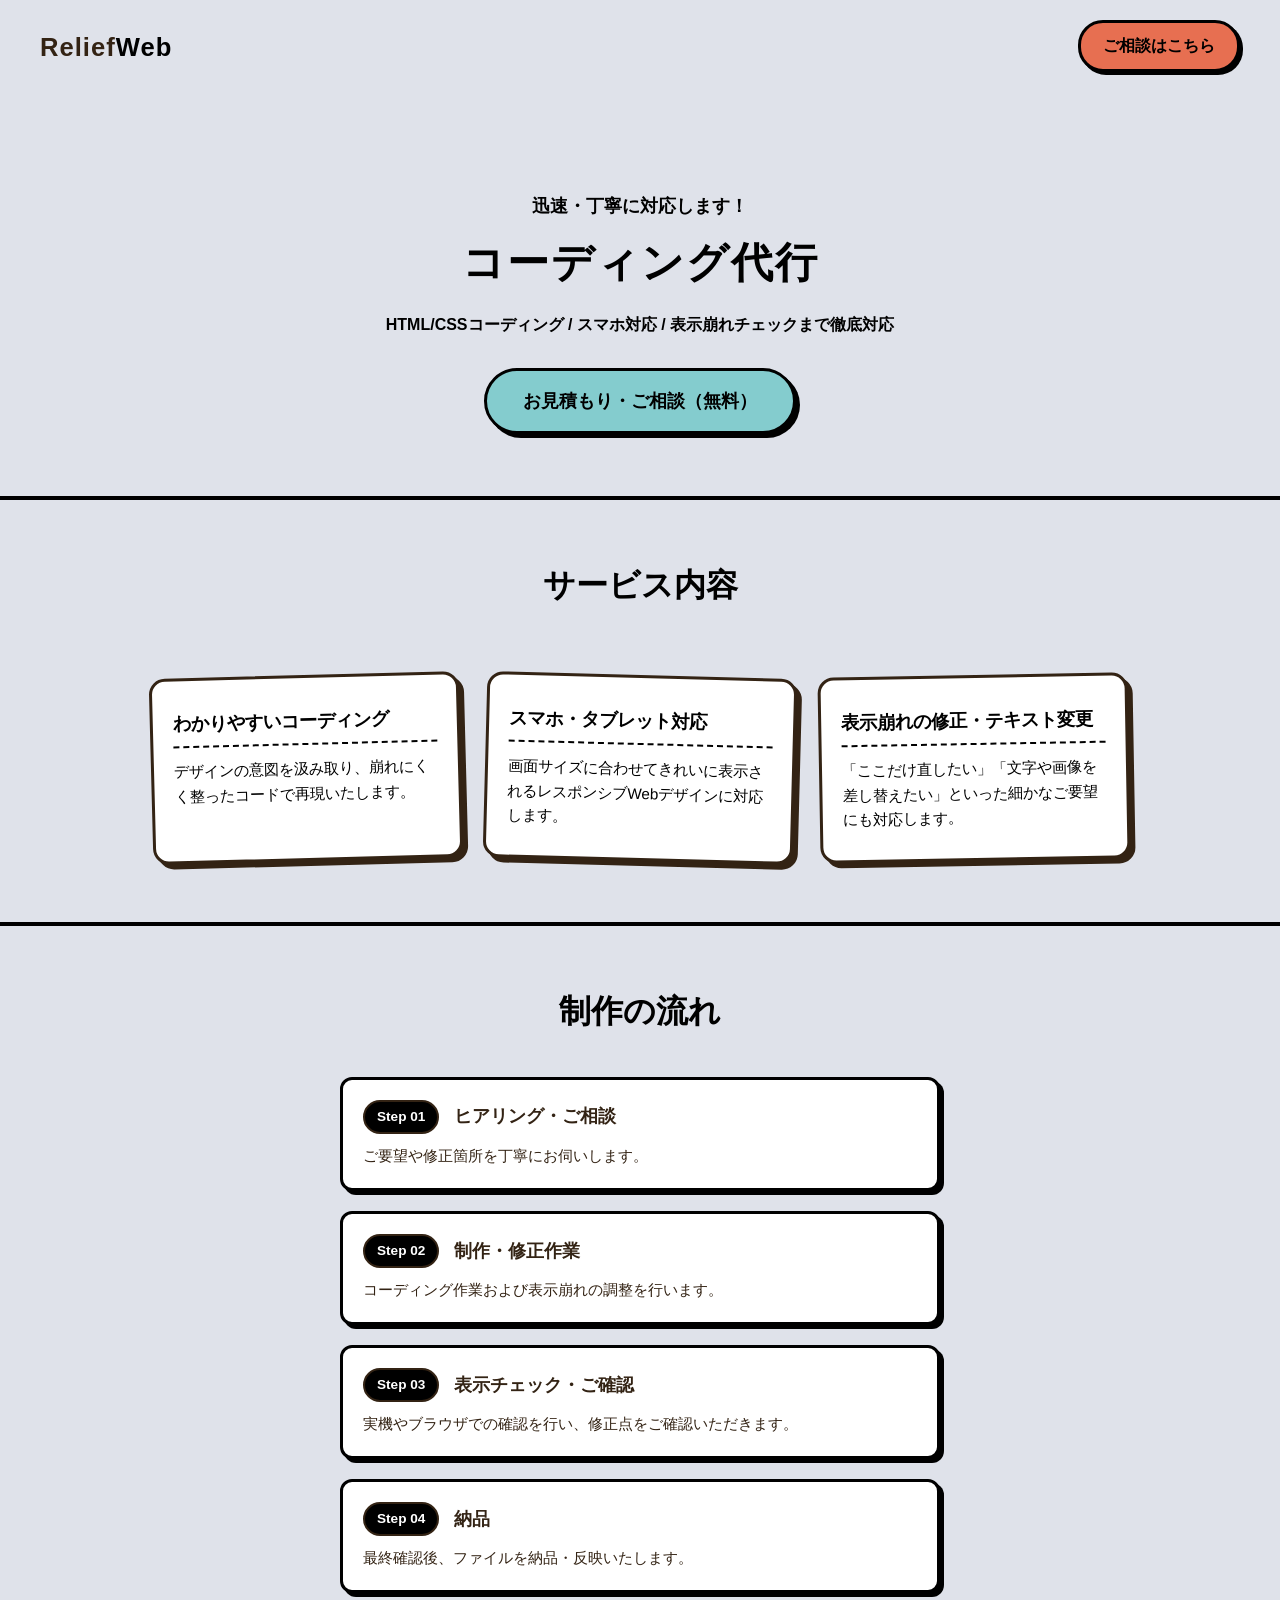
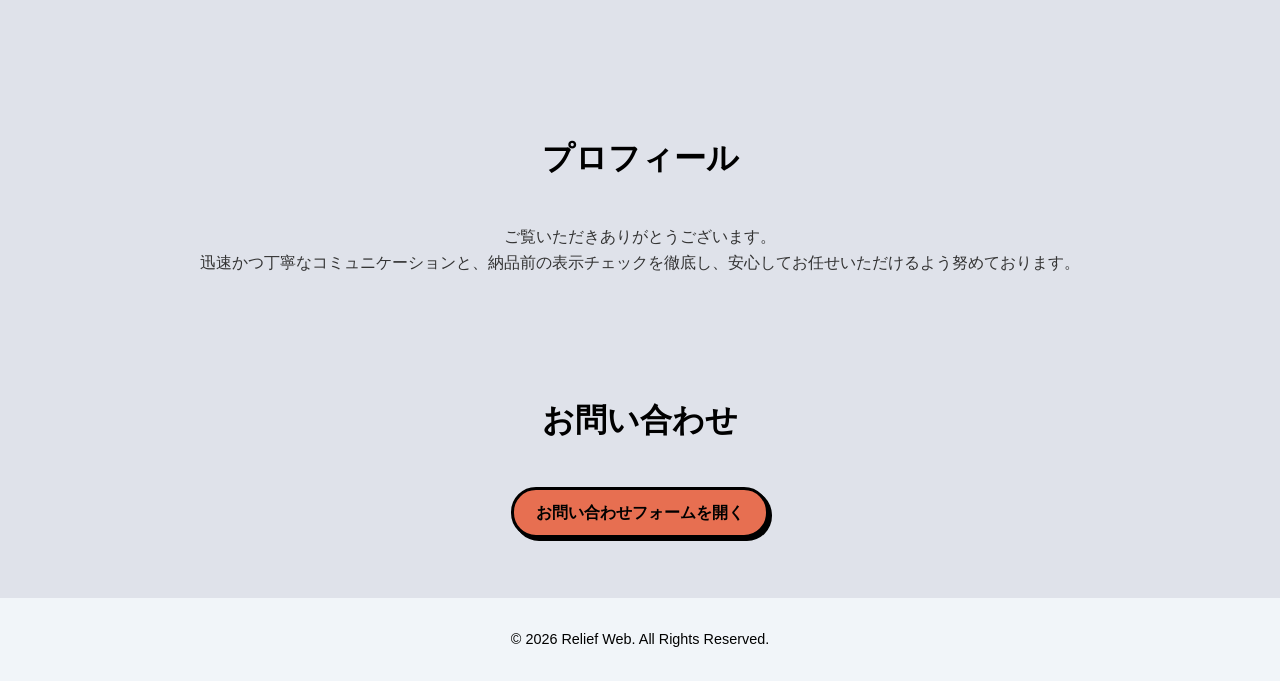
==== lp/index.html @ 7c3993bd "Add files via upload" ====
<!DOCTYPE html>
<html lang="ja">
<head>
<meta charset="UTF-8">
<meta name="viewport" content="width=device-width, initial-scale=1.0">
<title>ホームページ制作 | 迅速・丁寧に対応いたします</title>
<link rel="stylesheet" href="style.css">
</head>
<body>

<!-- 1. ヘッダー -->
<header>
	<h1>
	<a href="#">Relief<span>Web</span></a>
	</h1>
	<a href="#contact"class="btn">ご相談はこちら</a>
</header>

<main>
<!-- 2. メインビジュアル (Hero Section) -->
	<section class="hero">
	<p class="hero-sub">迅速・丁寧に対応します！</p>
	<h2>コーディング代行</h2>
	<p class="hero-text">HTML/CSSコーディング / スマホ対応 / 表示崩れチェックまで徹底対応
	</p>
	<a href="#contact"class="btn-main">お見積もり・ご相談（無料）</a>
	</section>

<!-- 3. サービス内容 (Service Section) -->
	<section id="service">
	<h2>サービス内容</h2>
	<article>
	<h3>わかりやすいコーディング</h3>
	<p>デザインの意図を汲み取り、崩れにくく整ったコードで再現いたします。</p>
	</article>
	<article>
	<h3>スマホ・タブレット対応</h3>
	<p>画面サイズに合わせてきれいに表示されるレスポンシブWebデザインに対応します。</p>
	</article>
	<article>
	<h3>表示崩れの修正・テキスト変更</h3>
	<p>「ここだけ直したい」「文字や画像を差し替えたい」といった細かなご要望にも対応します。</p>
	</article>
	</section>

<!-- 4. 制作の流れ (Flow Section) -->
	<section id="flow">
	<h2>制作の流れ</h2>
	<ol>
		<li>
		<span>Step 01</span>
		<h3>ヒアリング・ご相談</h3>
		<p>ご要望や修正箇所を丁寧にお伺いします。</p>
		</li>
		<li>
		<span>Step 02</span>
		<h3>制作・修正作業</h3>
		<p>コーディング作業および表示崩れの調整を行います。</p>
		</li>
		<li>
		<span>Step 03</span>
		<h3>表示チェック・ご確認</h3>
		<p>実機やブラウザでの確認を行い、修正点をご確認いただきます。</p>
		</li>
		<li>
		<span>Step 04</span>
		<h3>納品</h3>
		<p>最終確認後、ファイルを納品・反映いたします。</p>
		</li>
	</ol>
	</section>

<!-- 5. プロフィール (Profile Section) -->
	<section>
	<h2>プロフィール</h2>
	<p>ご覧いただきありがとうございます。<br>迅速かつ丁寧なコミュニケーションと、納品前の表示チェックを徹底し、安心してお任せいただけるよう努めております。
	</p>
	</section>

<!-- 6. お問い合わせ (Contact Section) -->
<section id="contact">
	<h2>お問い合わせ</h2>
<!-- Googleフォームの埋め込みコード -->
	<a href="https://forms.gle/KdnSxsu2aydY5RtW8" target="_blank" rel="noopener" class="btn">お問い合わせフォームを開く</a></section>
</main>

<!-- フッター -->
<footer>
	<p>&copy; 2026 Relief Web. All Rights Reserved.</p>
</footer>

</body>
</html>
---- lp/style.css ----
/* ==========================================
   1. 基本設定（リセット・ベーススタイル）
   ========================================== */
*{
	box-sizing: border-box;
	margin: 0;
	padding: 0;
}

html{
	scroll-behavior: smooth;
}

body{
	font-family: "Hiragino Maru Gothic ProN", "BIZ UDPGothic", "メイリオ", sans-serif;
	color: #333333;
	line-height: 1.6;
	background-color: #dfe2ea;
	text-align: center;
	overflow-x: hidden;
}

a{
	text-decoration: none;
	color: inherit;
}

/* ==========================================
   2. 共通レイアウト & 見出し・ボタンパーツ
   ========================================== */
section{
	max-width: 1000px;
	margin: 0 auto;
	padding: 60px 20px;
}

h2{
	font-size: 2rem;
	font-weight: 900;
	text-align: center;
	margin-bottom: 40px;
	color: #000000;
}

/* 共通サブボタン */
.btn{
	display: inline-block;
	padding: 10px 22px;
	background-color: #e76f51;
	color: #000000;
	font-weight: bold;
	border: 3px solid #000000;
	border-radius: 25px;
	box-shadow: 3px 3px 0 #000000;
	transition: transform 0.1s;
}

.btn:hover{
	transform: translate(-2px, -2px);
	box-shadow: 5px 5px 0 #000000;
}

/* 共通メインボタン */
.btn-main{
	display: inline-block;
	font-size: 1.1rem;
	font-weight: bold;
	padding: 16px 36px;
	background-color: #84ccce;
	color: #000000;
	border: 3px solid #000000;
	border-radius: 40px;
	box-shadow: 4px 4px 0 #000000;
	transition: transform 0.1s;
	margin-bottom: 50px;
}

.btn-main:hover{
	transform: translate(-2px, -2px);
	box-shadow: 6px 6px 0 #000000;
}

/* ==========================================
   3. ヘッダー (Header)
   ========================================== */
header{
	width: 100%;
	background-color: #dfe2ea;
	padding: 20px 40px;
	display: flex;
	justify-content: space-between;
	align-items: center;
}

header h1 a{
	font-size: 1.6rem;
	font-weight: 900;
	color: #332314;
	letter-spacing: 1px;
}

header h1 a span{
  color: #000000;
}

/* ==========================================
   4. メインビジュアル (Hero Section)
   ========================================== */
.hero{
	background-image: url("images/top.png");
	background-size: 100% 100%;
	background-position: center;
	background-repeat: no-repeat;
	width: 100%;
	max-width: 100% !important;
	margin: 0;
	padding: 100px 20px 12px 20px;
	text-align: center;
}

.hero-sub{
	font-size: 1.1rem;
	font-weight: bold;
	color: #000000;
	margin-bottom: 10px;
}

.hero h2{
	font-size: 2.6rem;
	font-weight: 900;
	color: #000000;
	margin-bottom: 16px;
	text-align: center;
	letter-spacing: 2px;
}

.hero-text{
	font-size: 1rem;
	font-weight: bold;
	color: #000000;
	margin-bottom: 30px;
	line-height: 1.6;
}

/* ==========================================
   5. サービス内容 (#service)
   ========================================== */
#service {
	background-color: #dfe2ea;
	border-top: 4px solid #000000;
	border-bottom: 4px solid #000000;
	width: 100%;
	max-width: 100% !important;
	padding: 60px 20px;
	display: flex;
	flex-wrap: wrap;
	justify-content: center;
	gap: 24px;
}

#service h2{
	width: 100%;
	text-align: center;
	margin-bottom: 40px;
	color: #000000;
}

/* カードデザイン */
#service article{
	flex: 1 1 calc(33.333% - 24px);
	max-width: 310px;
	min-width: 260px;
	background-color: #ffffff;
	padding: 28px 20px;
	border: 3px solid #332314;
	border-radius: 16px;
	box-shadow: 5px 5px 0 #332314;
	text-align: left;
	transition: transform 0.2s;
}

/* カードごとの傾きデザイン */
#service article:nth-child(2){
	transform: rotate(-1.5deg);
}

#service article:nth-child(3){
	transform: rotate(1.5deg);
}

#service article:nth-child(4){
	transform: rotate(-1deg);
}

#service article h3{
	font-size: 1.15rem;
	font-weight: bold;
	color: #000000;
	margin-bottom: 12px;
	padding-bottom: 8px;
	border-bottom: 2px dashed #000000;
}

#service article p {
	font-size: 0.95rem;
	color: #000000;
	line-height: 1.6;
}

/* ==========================================
   6. 制作の流れ (#flow)
   ========================================== */
#flow ol{
	list-style: none;
	padding: 0;
	max-width: 600px;
	margin: 0 auto;
}

#flow li{
	background-color: #ffffff;
	border: 3px solid #000000;
	box-shadow: 4px 4px 0 #000000;
	padding: 20px;
	margin-bottom: 20px;
	border-radius: 12px;
	text-align: left;
}

#flow li span{
	display: inline-block;
	background-color: #000000;
	color: #ffffff;
	font-size: 0.85rem;
	font-weight: bold;
	padding: 4px 12px;
	border: 2px solid #332314;
	border-radius: 20px;
	margin-right: 10px;
}

#flow li h3{
	display: inline-block;
	font-size: 1.1rem;
	color: #332314;
	margin: 0;
	vertical-align: middle;
}

#flow li p{
	font-size: 0.95rem;
	color: #332314;
	margin-top: 10px;
	line-height: 1.6;
}

/* ==========================================
   7. フッター (Footer)
   ========================================== */
footer{
	text-align: center;
	padding: 30px 20px;
	background-color: #f1f5f9;
	font-size: 0.9rem;
	color: #000000;
}

/* ==========================================
   8. スマホ・タブレット向けレスポンシブ (768px以下)
   ========================================== */
@media (max-width: 768px){
	.hero{
		background-size: cover;
		background-position: center bottom;
		padding: 60px 15px 80px 15px;
	}

	.hero h2{
		font-size: 2rem;
	}

	#service article{
		flex: 0 0 100%;
		max-width: 100%;
		transform: none !important;
	}
}
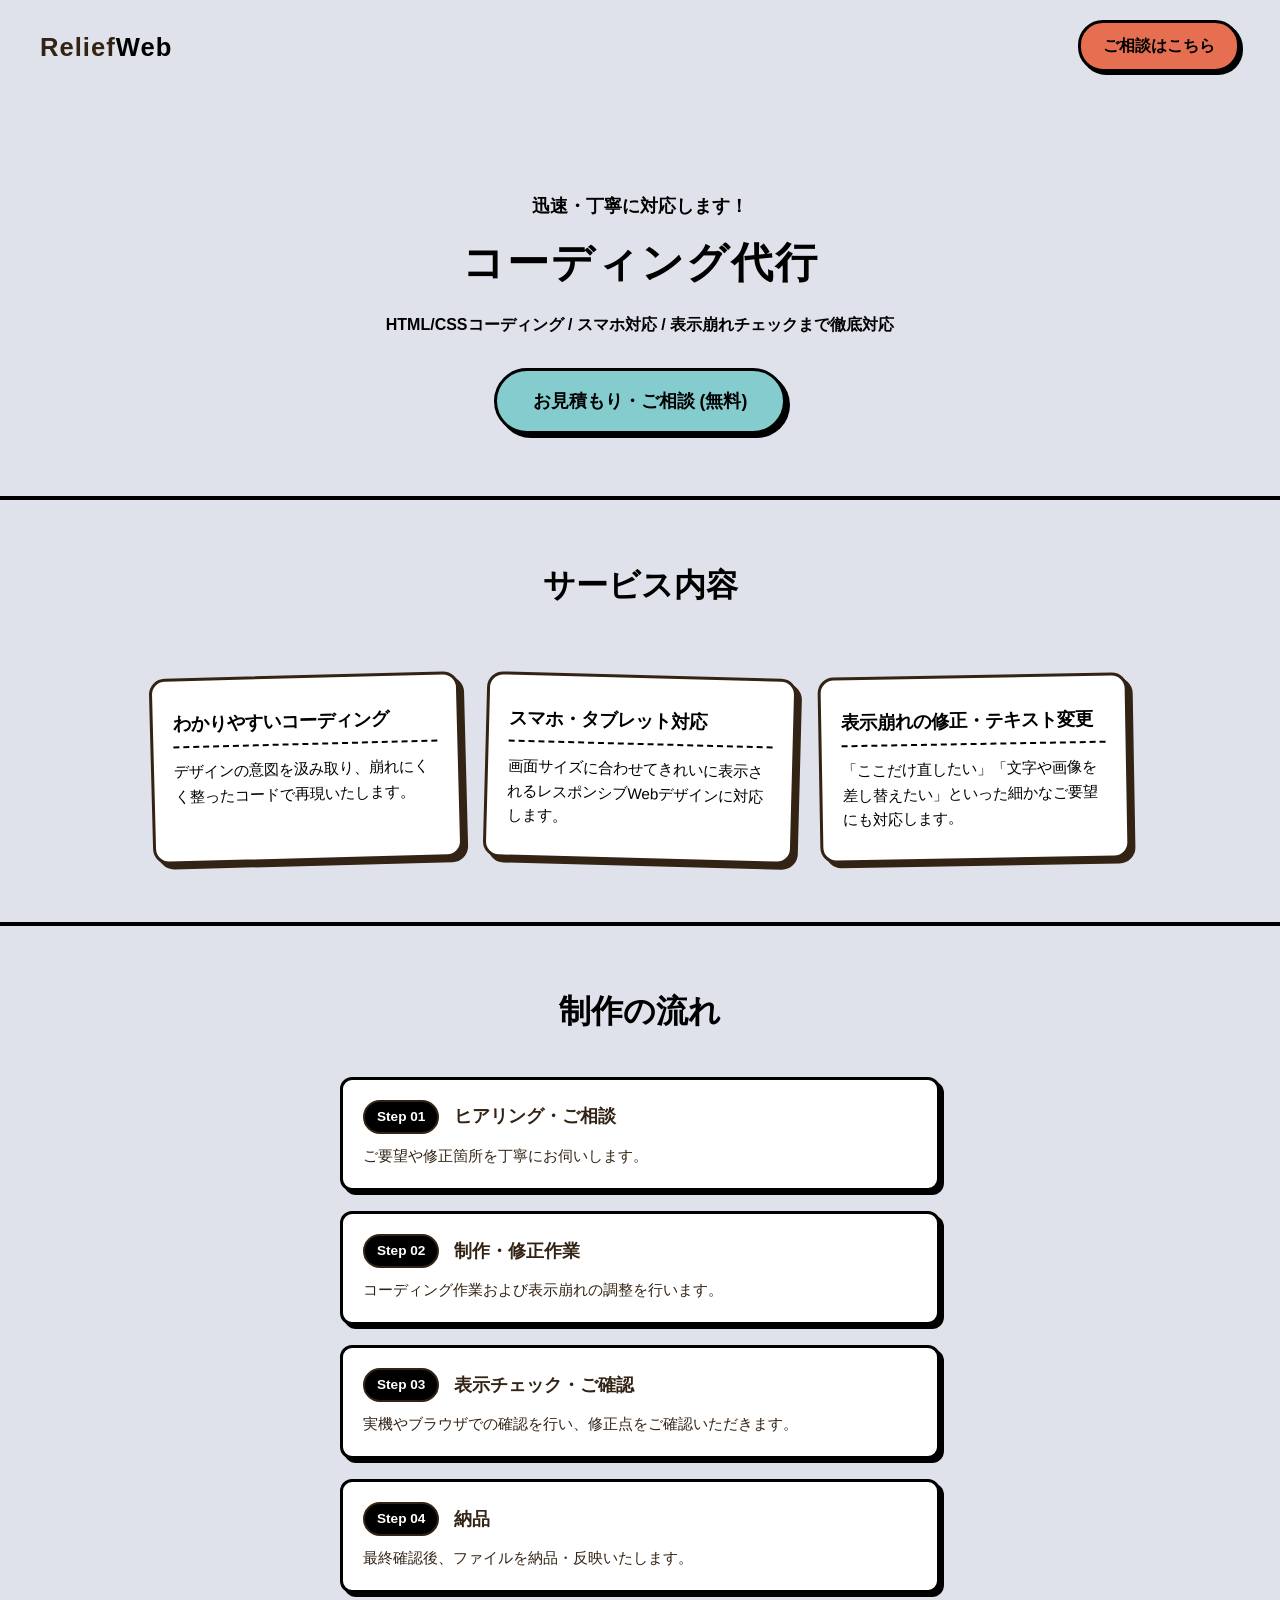
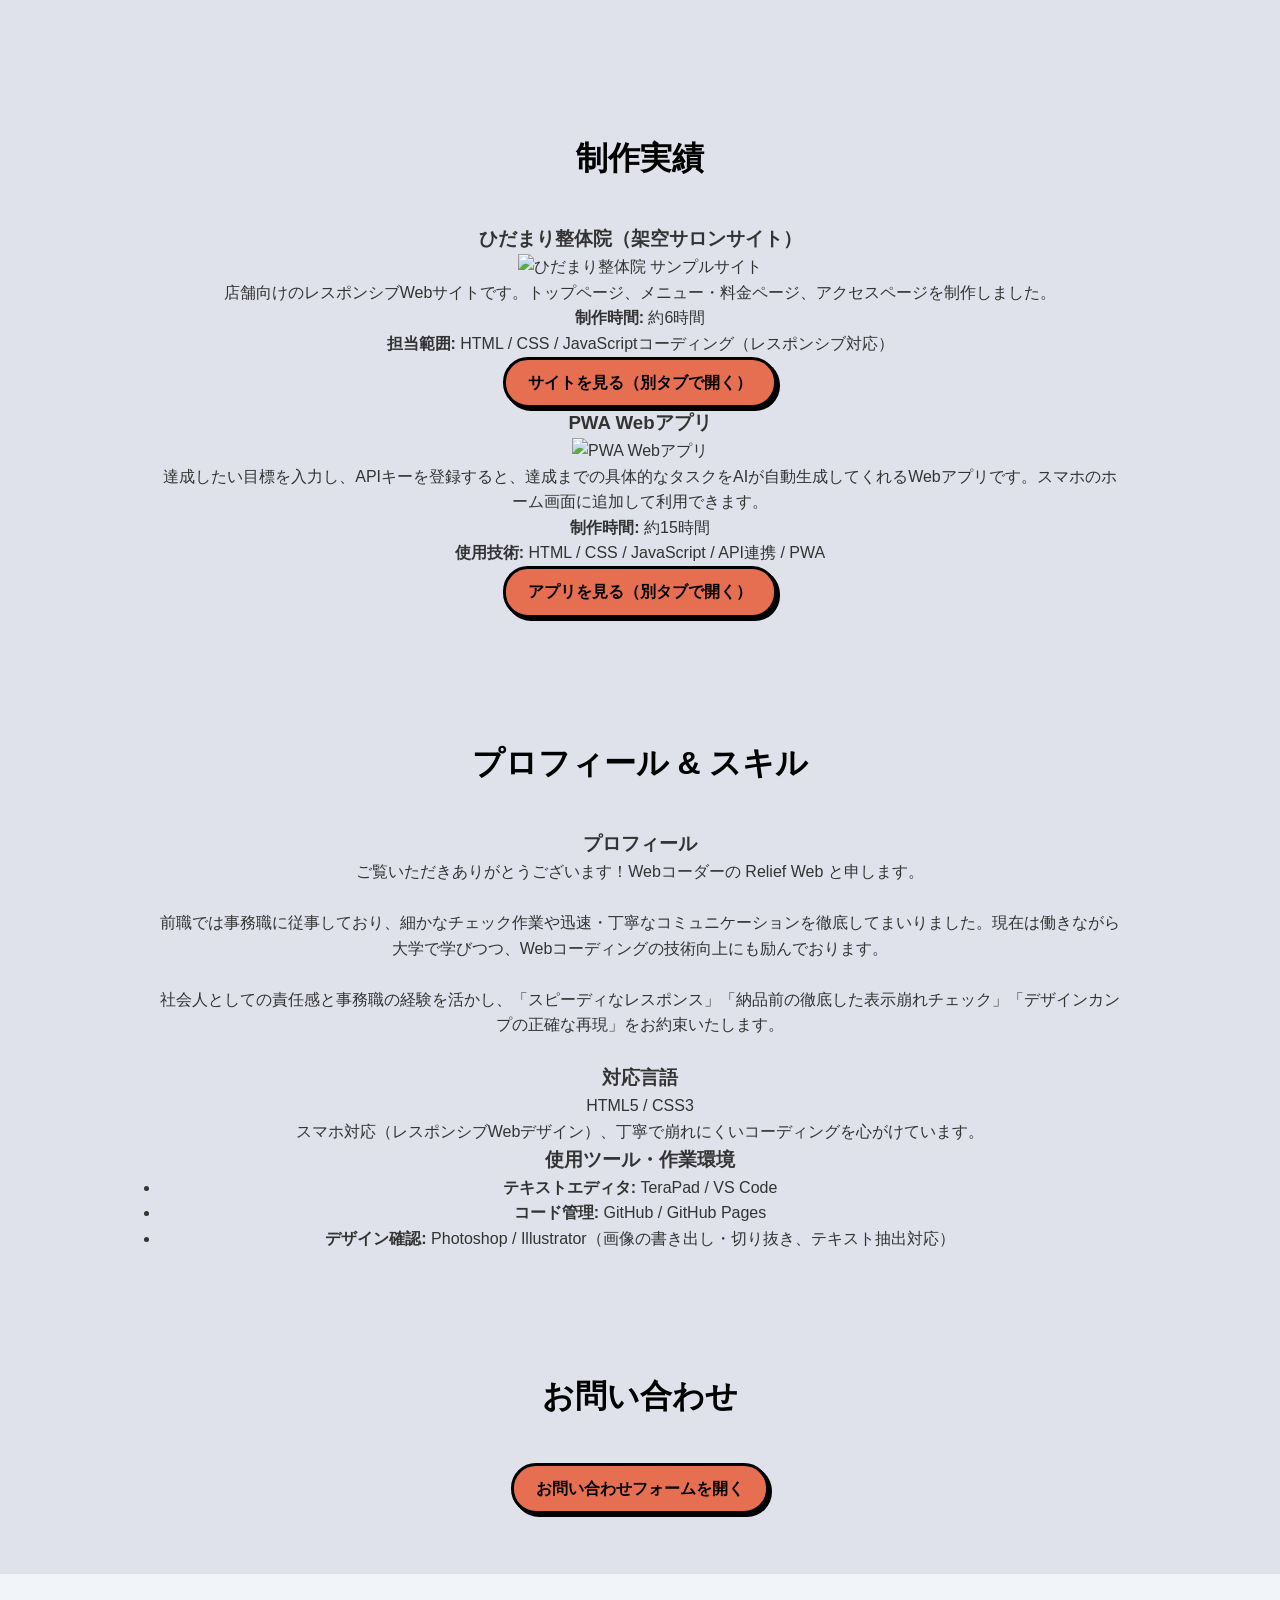
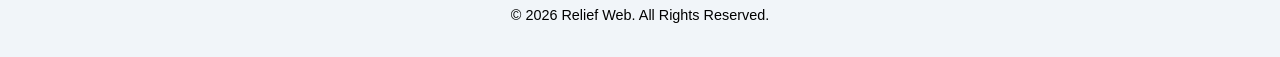
==== commit 35e254f5: "Update index.html" ====
--- a/lp/index.html
+++ b/lp/index.html
@@ -1,93 +1,155 @@
 <!DOCTYPE html>
 <html lang="ja">
 <head>
-<meta charset="UTF-8">
-<meta name="viewport" content="width=device-width, initial-scale=1.0">
-<title>ホームページ制作 | 迅速・丁寧に対応いたします</title>
-<link rel="stylesheet" href="style.css">
+  <meta charset="UTF-8">
+  <meta name="viewport" content="width=device-width, initial-scale=1.0">
+  <title>ReliefWeb | コーディング代行・ホームページ制作</title>
+  <link rel="stylesheet" href="style.css">
 </head>
 <body>
 
-<!-- 1. ヘッダー -->
-<header>
-	<h1>
-	<a href="#">Relief<span>Web</span></a>
-	</h1>
-	<a href="#contact"class="btn">ご相談はこちら</a>
-</header>
+  <!-- 1. ヘッダー -->
+  <header>
+    <h1>
+      <a href="#">Relief<span>Web</span></a>
+    </h1>
+    <a href="#contact" class="btn">ご相談はこちら</a>
+  </header>
 
-<main>
-<!-- 2. メインビジュアル (Hero Section) -->
-	<section class="hero">
-	<p class="hero-sub">迅速・丁寧に対応します！</p>
-	<h2>コーディング代行</h2>
-	<p class="hero-text">HTML/CSSコーディング / スマホ対応 / 表示崩れチェックまで徹底対応
-	</p>
-	<a href="#contact"class="btn-main">お見積もり・ご相談（無料）</a>
-	</section>
+  <main>
+    <!-- 2. メインビジュアル -->
+    <section class="hero">
+      <p class="hero-sub">迅速・丁寧に対応します！</p>
+      <h2>コーディング代行</h2>
+      <p class="hero-text">HTML/CSSコーディング / スマホ対応 / 表示崩れチェックまで徹底対応</p>
+      <a href="#contact" class="btn-main">お見積もり・ご相談 (無料)</a>
+    </section>
 
-<!-- 3. サービス内容 (Service Section) -->
-	<section id="service">
-	<h2>サービス内容</h2>
-	<article>
-	<h3>わかりやすいコーディング</h3>
-	<p>デザインの意図を汲み取り、崩れにくく整ったコードで再現いたします。</p>
-	</article>
-	<article>
-	<h3>スマホ・タブレット対応</h3>
-	<p>画面サイズに合わせてきれいに表示されるレスポンシブWebデザインに対応します。</p>
-	</article>
-	<article>
-	<h3>表示崩れの修正・テキスト変更</h3>
-	<p>「ここだけ直したい」「文字や画像を差し替えたい」といった細かなご要望にも対応します。</p>
-	</article>
-	</section>
+    <!-- 3. サービス内容 -->
+    <section id="service">
+      <h2>サービス内容</h2>
+      <article>
+        <h3>わかりやすいコーディング</h3>
+        <p>デザインの意図を汲み取り、崩れにくく整ったコードで再現いたします。</p>
+      </article>
 
-<!-- 4. 制作の流れ (Flow Section) -->
-	<section id="flow">
-	<h2>制作の流れ</h2>
-	<ol>
-		<li>
-		<span>Step 01</span>
-		<h3>ヒアリング・ご相談</h3>
-		<p>ご要望や修正箇所を丁寧にお伺いします。</p>
-		</li>
-		<li>
-		<span>Step 02</span>
-		<h3>制作・修正作業</h3>
-		<p>コーディング作業および表示崩れの調整を行います。</p>
-		</li>
-		<li>
-		<span>Step 03</span>
-		<h3>表示チェック・ご確認</h3>
-		<p>実機やブラウザでの確認を行い、修正点をご確認いただきます。</p>
-		</li>
-		<li>
-		<span>Step 04</span>
-		<h3>納品</h3>
-		<p>最終確認後、ファイルを納品・反映いたします。</p>
-		</li>
-	</ol>
-	</section>
+      <article>
+        <h3>スマホ・タブレット対応</h3>
+        <p>画面サイズに合わせてきれいに表示されるレスポンシブWebデザインに対応します。</p>
+      </article>
 
-<!-- 5. プロフィール (Profile Section) -->
-	<section>
-	<h2>プロフィール</h2>
-	<p>ご覧いただきありがとうございます。<br>迅速かつ丁寧なコミュニケーションと、納品前の表示チェックを徹底し、安心してお任せいただけるよう努めております。
-	</p>
-	</section>
+      <article>
+        <h3>表示崩れの修正・テキスト変更</h3>
+        <p>「ここだけ直したい」「文字や画像を差し替えたい」といった細かなご要望にも対応します。</p>
+      </article>
+    </section>
 
-<!-- 6. お問い合わせ (Contact Section) -->
-<section id="contact">
-	<h2>お問い合わせ</h2>
-<!-- Googleフォームの埋め込みコード -->
-	<a href="https://forms.gle/KdnSxsu2aydY5RtW8" target="_blank" rel="noopener" class="btn">お問い合わせフォームを開く</a></section>
-</main>
+    <!-- 4. 制作の流れ -->
+    <section id="flow">
+      <h2>制作の流れ</h2>
+      <ol>
+        <li>
+          <span>Step 01</span>
+          <h3>ヒアリング・ご相談</h3>
+          <p>ご要望や修正箇所を丁寧にお伺いします。</p>
+        </li>
+        <li>
+          <span>Step 02</span>
+          <h3>制作・修正作業</h3>
+          <p>コーディング作業および表示崩れの調整を行います。</p>
+        </li>
+        <li>
+          <span>Step 03</span>
+          <h3>表示チェック・ご確認</h3>
+          <p>実機やブラウザでの確認を行い、修正点をご確認いただきます。</p>
+        </li>
+        <li>
+          <span>Step 04</span>
+          <h3>納品</h3>
+          <p>最終確認後、ファイルを納品・反映いたします。</p>
+        </li>
+      </ol>
+    </section>
 
-<!-- フッター -->
-<footer>
-	<p>&copy; 2026 Relief Web. All Rights Reserved.</p>
-</footer>
+    <!-- 制作実績 (Works Section) -->
+    <section id="works">
+      <h2>制作実績</h2>
+      <div class="works__container">
+
+        <!-- 実績 1: 整体院サイト -->
+        <article class="works__card">
+          <div class="works__body">
+            <h3>ひだまり整体院（架空サロンサイト）</h3>
+            <div class="works__image">
+              <img src="images/01.png" alt="ひだまり整体院 サンプルサイト">
+            </div>
+            <p class="works__desc">店舗向けのレスポンシブWebサイトです。トップページ、メニュー・料金ページ、アクセスページを制作しました。</p>
+            <p class="works__meta"><strong>制作時間:</strong> 約6時間</p>
+            <p class="works__meta"><strong>担当範囲:</strong> HTML / CSS / JavaScriptコーディング（レスポンシブ対応）</p>
+            <a href="https://reliefweb0202.github.io/hidamari-seitai/" target="_blank" rel="noopener" class="btn">サイトを見る（別タブで開く）</a>
+          </div>
+        </article>
+
+        <!-- 実績 2: PWAアプリ -->
+        <article class="works__card">
+          <div class="works__body">
+            <h3>PWA Webアプリ</h3>
+            <div class="works__image">
+              <img src="images/02.png" alt="PWA Webアプリ">
+            </div>
+            <p class="works__desc">達成したい目標を入力し、APIキーを登録すると、達成までの具体的なタスクをAIが自動生成してくれるWebアプリです。スマホのホーム画面に追加して利用できます。</p>
+            <p class="works__meta"><strong>制作時間:</strong> 約15時間</p>
+            <p class="works__meta"><strong>使用技術:</strong> HTML / CSS / JavaScript / API連携 / PWA</p>
+            <a href="https://reliefweb0202.github.io/yarukoto-navi/" target="_blank" rel="noopener" class="btn">アプリを見る（別タブで開く）</a>
+          </div>
+        </article>
+
+      </div>
+    </section>
+
+    <!-- プロフィール & スキルセクション -->
+    <section id="profile-skills">
+      <h2>プロフィール & スキル</h2>
+      
+      <div class="profile-skills__container">
+        <!-- プロフィールカード -->
+        <article class="profile-skills__card">
+          <h3>プロフィール</h3>
+          <p>ご覧いただきありがとうございます！Webコーダーの Relief Web と申します。<br><br>
+            前職では事務職に従事しており、細かなチェック作業や迅速・丁寧なコミュニケーションを徹底してまいりました。現在は働きながら大学で学びつつ、Webコーディングの技術向上にも励んでおります。<br><br>
+            社会人としての責任感と事務職の経験を活かし、「スピーディなレスポンス」「納品前の徹底した表示崩れチェック」「デザインカンプの正確な再現」をお約束いたします。<br><br>
+            </article>
+
+        <!-- スキルカード 1 -->
+        <article class="profile-skills__card">
+          <h3>対応言語</h3>
+          <p class="card-title">HTML5 / CSS3</p>
+          <p>スマホ対応（レスポンシブWebデザイン）、丁寧で崩れにくいコーディングを心がけています。</p>
+        </article>
+
+        <!-- スキルカード 2 -->
+        <article class="profile-skills__card">
+          <h3>使用ツール・作業環境</h3>
+          <ul class="env-list">
+            <li><strong>テキストエディタ:</strong> TeraPad / VS Code</li>
+            <li><strong>コード管理:</strong> GitHub / GitHub Pages</li>
+            <li><strong>デザイン確認:</strong> Photoshop / Illustrator（画像の書き出し・切り抜き、テキスト抽出対応）</li>
+          </ul>
+        </article>
+      </div>
+    </section>
+
+    <!-- 6. お問い合わせ -->
+    <section id="contact">
+      <h2>お問い合わせ</h2>
+      <a href="https://forms.gle/KdnSxsu2aydY5RtW8" target="_blank" rel="noopener" class="btn">お問い合わせフォームを開く</a>
+    </section>
+  </main>
+
+  <!-- フッター -->
+  <footer>
+    <p>&copy; 2026 Relief Web. All Rights Reserved.</p>
+  </footer>
 
 </body>
-</html>+</html>
